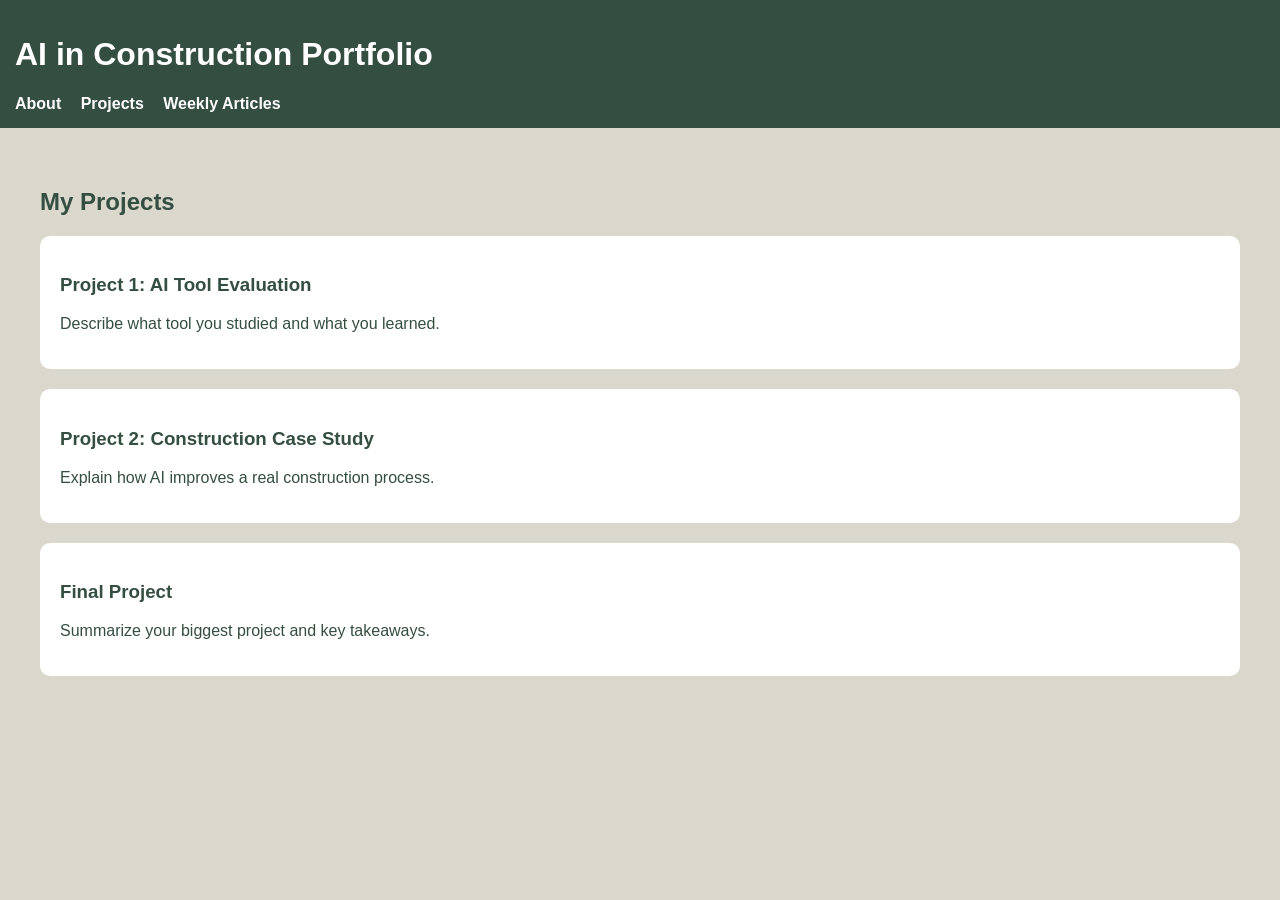
==== projects.html @ 41071a07 "Create projects.html" ====
<!DOCTYPE html>
<html lang="en">
<head>
  <title>My Projects</title>
  <link rel="stylesheet" href="style.css">
</head>
<body>

<header>
  <h1>AI in Construction Portfolio</h1>
  <nav>
    <a href="about.html">About</a>
    <a href="projects.html">Projects</a>
    <a href="articles.html">Weekly Articles</a>
  </nav>
</header>

<section>
  <h2>My Projects</h2>

  <div class="card">
    <h3>Project 1: AI Tool Evaluation</h3>
    <p>Describe what tool you studied and what you learned.</p>
  </div>

  <div class="card">
    <h3>Project 2: Construction Case Study</h3>
    <p>Explain how AI improves a real construction process.</p>
  </div>

  <div class="card">
    <h3>Final Project</h3>
    <p>Summarize your biggest project and key takeaways.</p>
  </div>

</section>

</body>
</html>
---- style.css ----
:root {
  --dust-grey: #dad7cd;
  --dry-sage: #a3b18a;
  --fern: #588157;
  --hunter-green: #3a5a40;
  --pine-teal: #344e41;
  --white: #f8f8f6;
}

body {
  font-family: Arial, sans-serif;
  margin: 0;
  background: var(--dust-grey);
  color: var(--pine-teal);
}

header {
  background: var(--pine-teal);
  color: white;
  padding: 15px;
}

nav a {
  margin-right: 15px;
  color: white;
  font-weight: bold;
  text-decoration: none;
}

section {
  padding: 40px;
}

.card {
  background: white;
  padding: 20px;
  border-radius: 10px;
  margin-bottom: 20px;
}
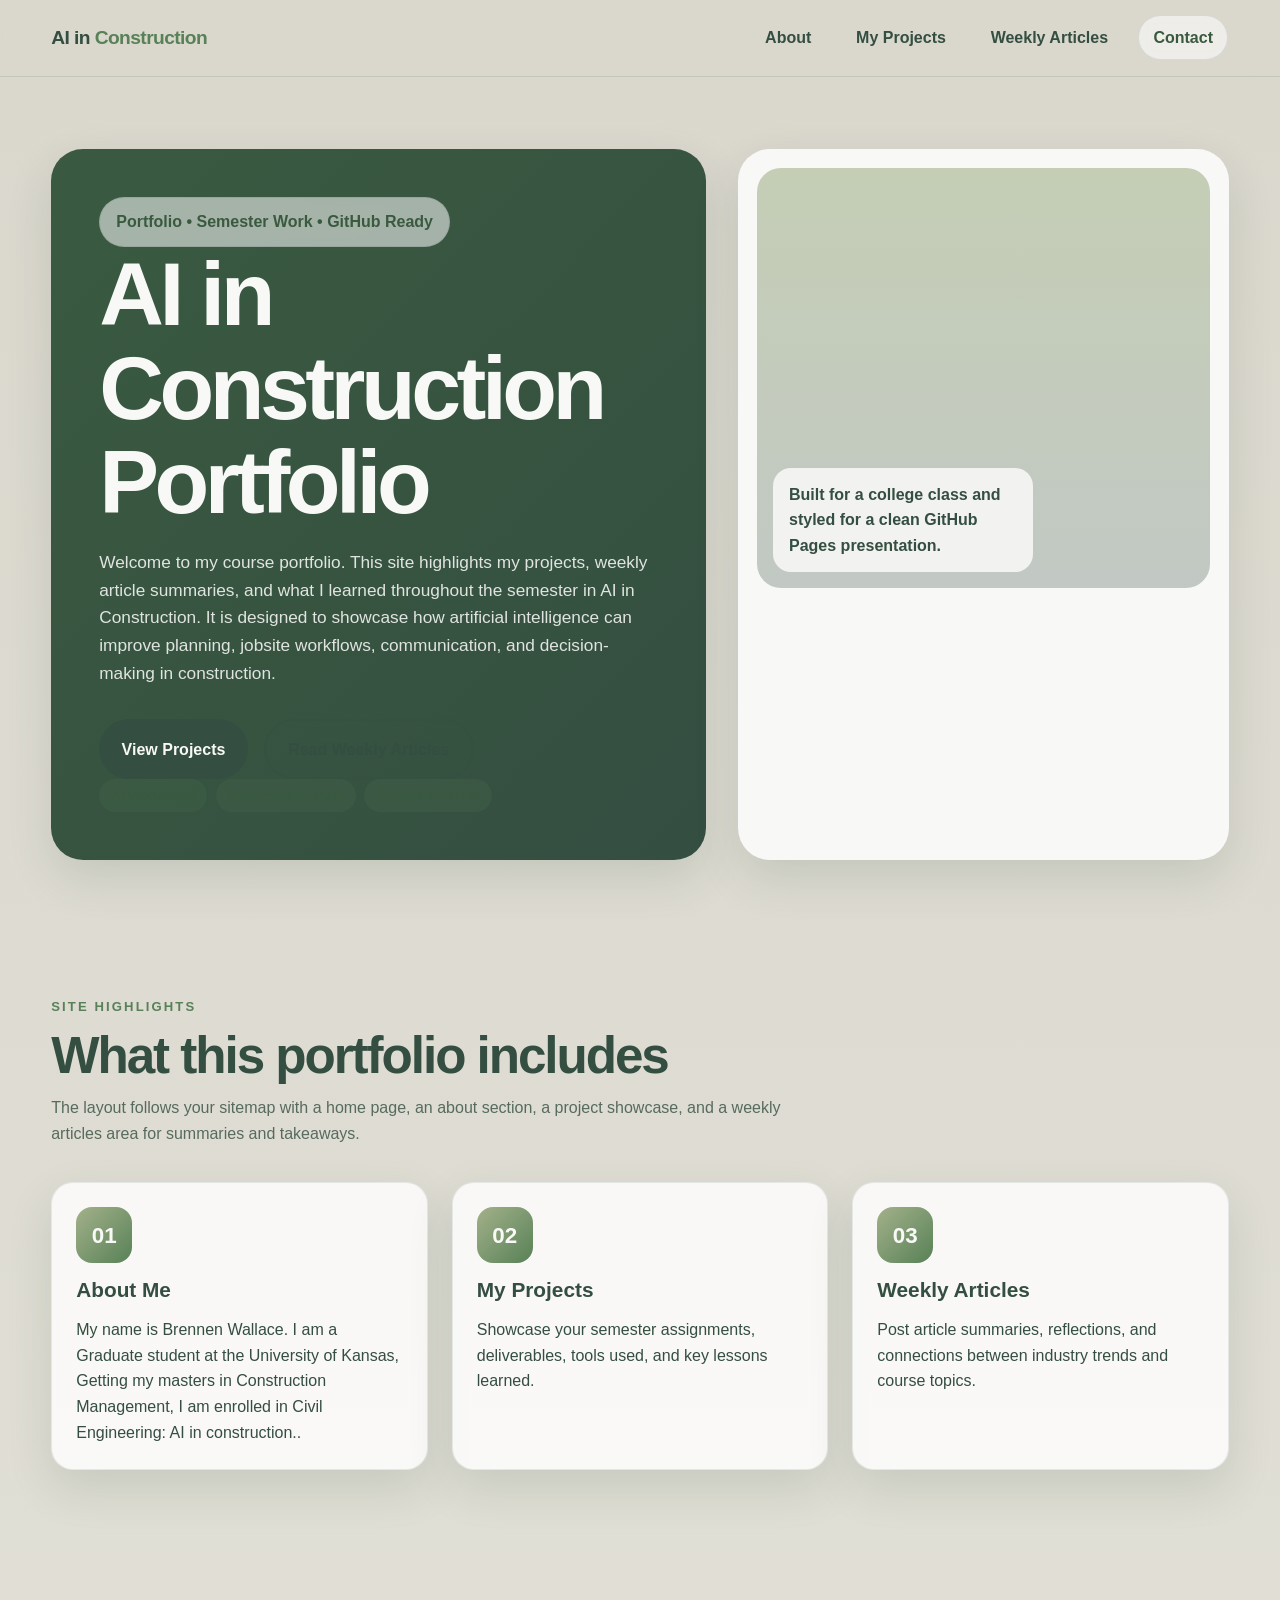
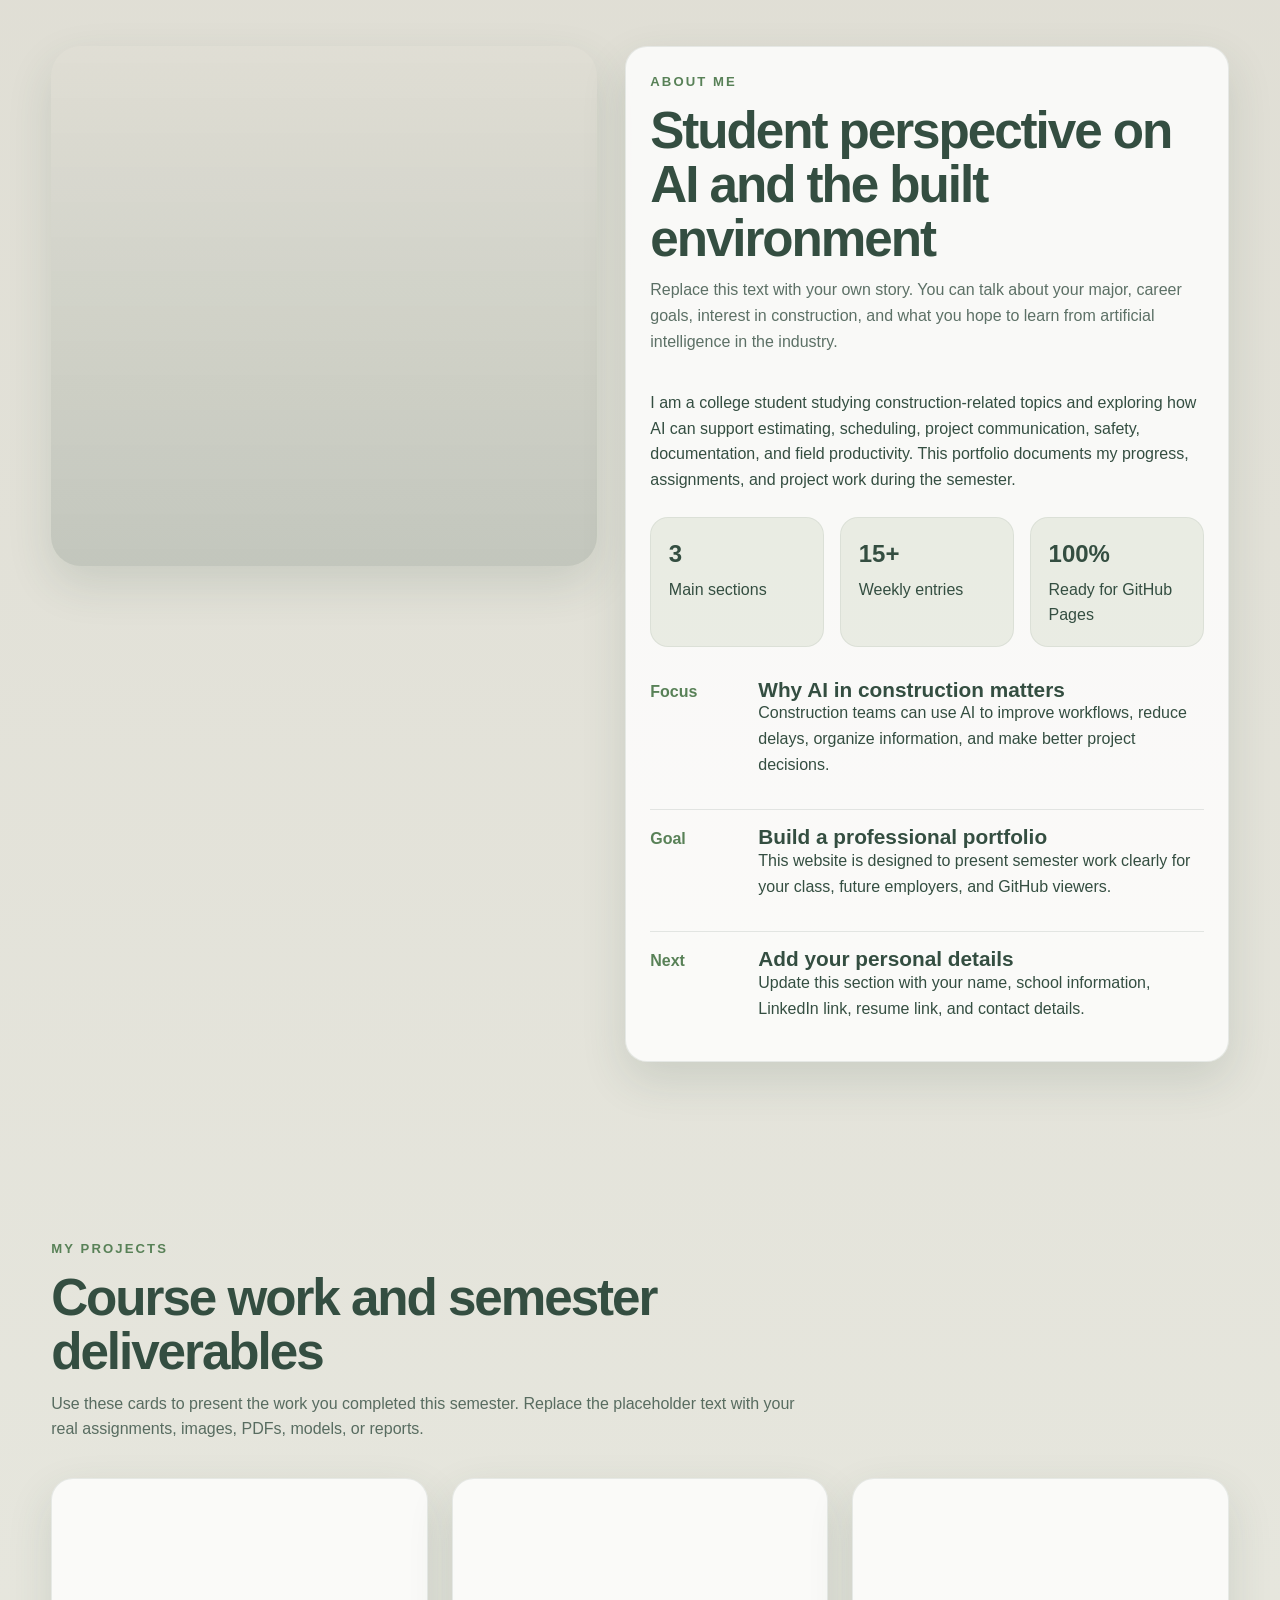
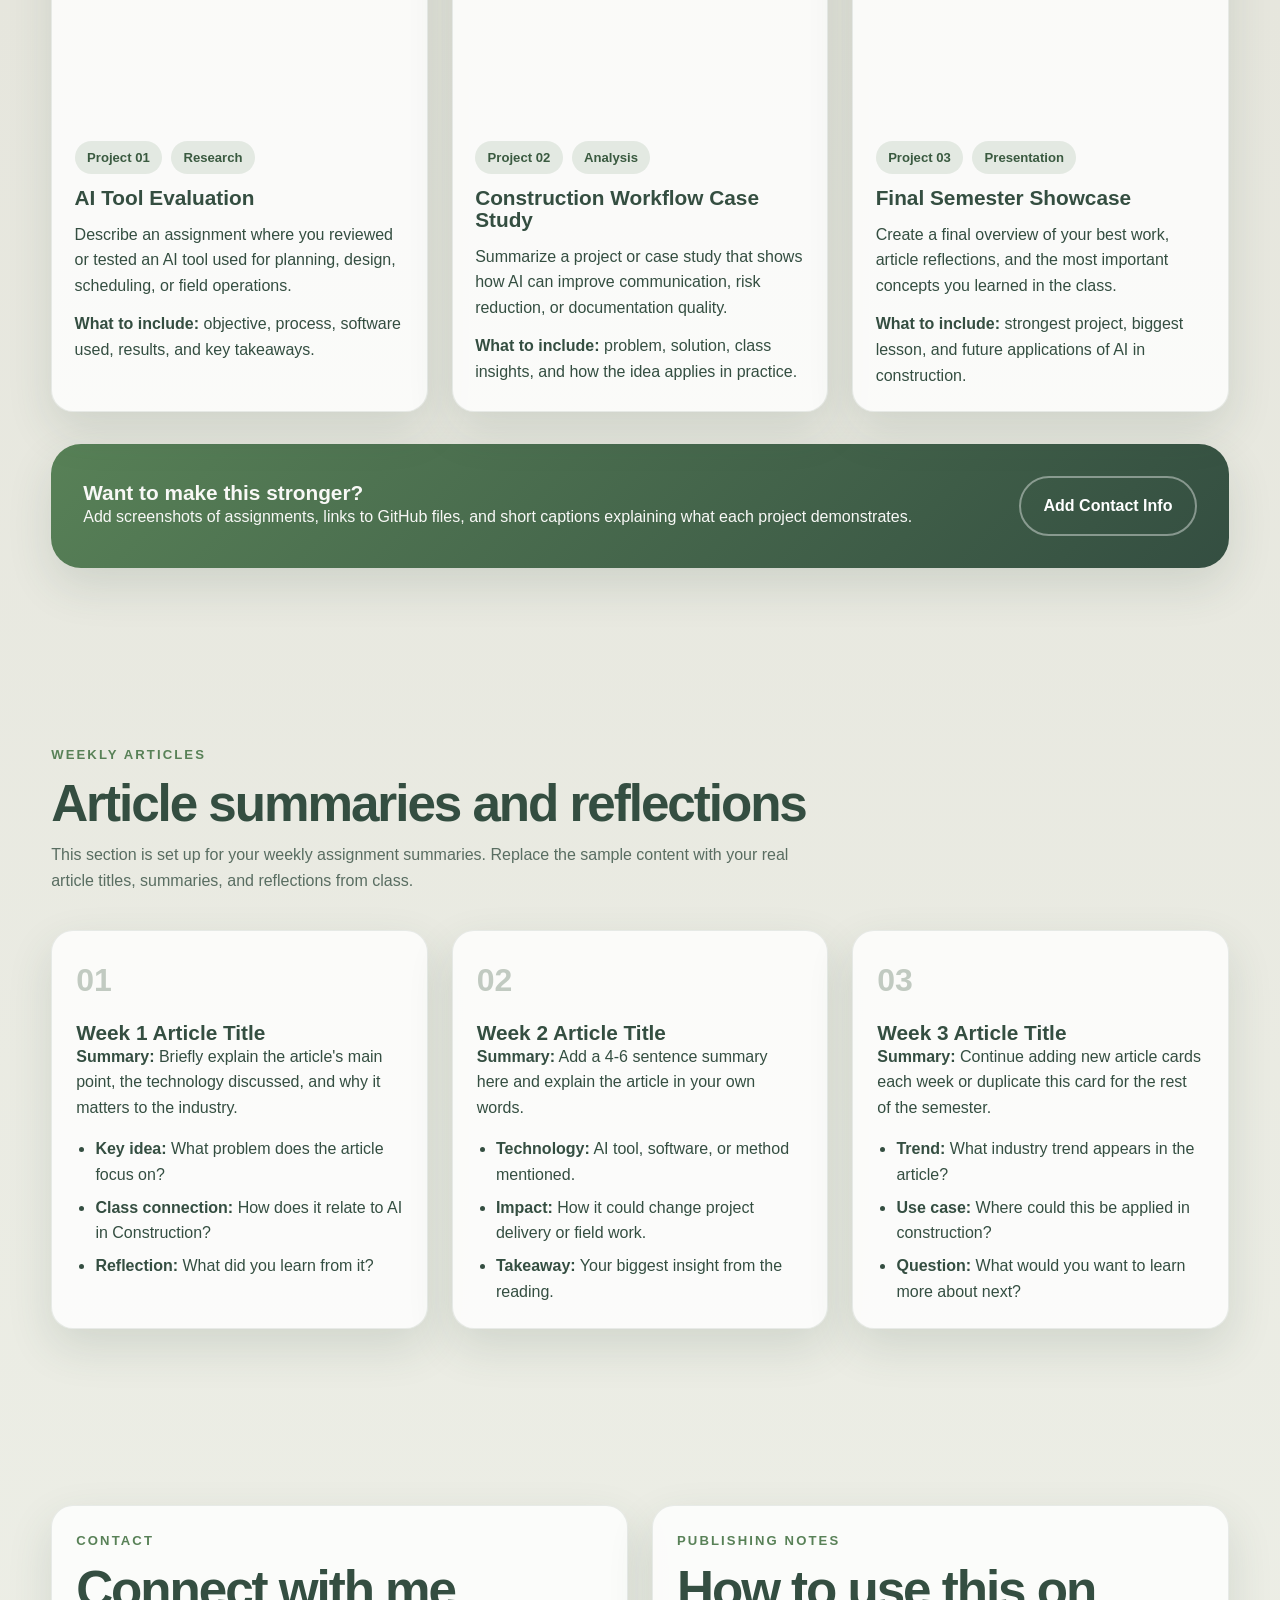
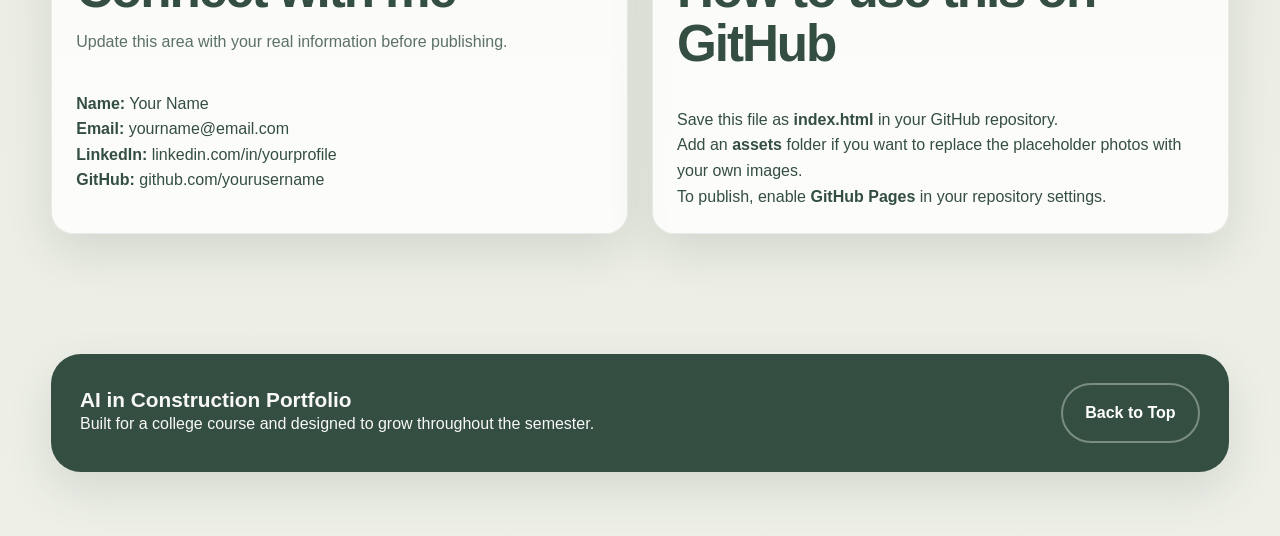
==== commit 9edff001: "Rename index.html to projects.html" ====
--- a/projects.html
+++ b/projects.html
@@ -1,39 +1,806 @@
 <!DOCTYPE html>
 <html lang="en">
 <head>
-  <title>My Projects</title>
-  <link rel="stylesheet" href="style.css">
+  <meta charset="UTF-8" />
+  <meta name="viewport" content="width=device-width, initial-scale=1.0" />
+  <title>AI in Construction Portfolio</title>
+  <style>
+    :root {
+      --dust-grey: #dad7cd;
+      --dry-sage: #a3b18a;
+      --fern: #588157;
+      --hunter-green: #3a5a40;
+      --pine-teal: #344e41;
+      --white: #f8f8f6;
+      --shadow: 0 18px 45px rgba(52, 78, 65, 0.14);
+      --radius: 22px;
+      --max-width: 1180px;
+    }
+
+    * {
+      box-sizing: border-box;
+      margin: 0;
+      padding: 0;
+    }
+
+    html {
+      scroll-behavior: smooth;
+    }
+
+    body {
+      font-family: Arial, Helvetica, sans-serif;
+      background: linear-gradient(180deg, var(--dust-grey) 0%, #eef0e8 100%);
+      color: var(--pine-teal);
+      line-height: 1.6;
+    }
+
+    img {
+      max-width: 100%;
+      display: block;
+      border-radius: 18px;
+    }
+
+    a {
+      color: inherit;
+      text-decoration: none;
+    }
+
+    .container {
+      width: min(92%, var(--max-width));
+      margin: 0 auto;
+    }
+
+    .section {
+      padding: 5.5rem 0;
+    }
+
+    .section-heading {
+      display: flex;
+      flex-direction: column;
+      gap: 0.75rem;
+      margin-bottom: 2.25rem;
+      max-width: 760px;
+    }
+
+    .eyebrow {
+      color: var(--fern);
+      text-transform: uppercase;
+      letter-spacing: 0.16em;
+      font-size: 0.82rem;
+      font-weight: 700;
+    }
+
+    h1, h2, h3 {
+      line-height: 1.05;
+    }
+
+    h1 {
+      font-size: clamp(2.8rem, 7vw, 5.7rem);
+      font-weight: 800;
+      letter-spacing: -0.05em;
+    }
+
+    h2 {
+      font-size: clamp(2rem, 4vw, 3.2rem);
+      font-weight: 800;
+      letter-spacing: -0.04em;
+    }
+
+    h3 {
+      font-size: 1.3rem;
+      font-weight: 800;
+    }
+
+    p {
+      font-size: 1rem;
+    }
+
+    .pill {
+      display: inline-flex;
+      align-items: center;
+      gap: 0.5rem;
+      padding: 0.7rem 1rem;
+      border-radius: 999px;
+      background: rgba(255, 255, 255, 0.55);
+      border: 1px solid rgba(52, 78, 65, 0.12);
+      font-weight: 700;
+      color: var(--hunter-green);
+      backdrop-filter: blur(8px);
+    }
+
+    .btn {
+      display: inline-flex;
+      align-items: center;
+      justify-content: center;
+      padding: 0.95rem 1.4rem;
+      border-radius: 999px;
+      border: none;
+      cursor: pointer;
+      font-weight: 700;
+      transition: transform 0.25s ease, box-shadow 0.25s ease, background 0.25s ease;
+    }
+
+    .btn:hover {
+      transform: translateY(-2px);
+      box-shadow: var(--shadow);
+    }
+
+    .btn-primary {
+      background: var(--pine-teal);
+      color: var(--white);
+    }
+
+    .btn-secondary {
+      background: transparent;
+      color: var(--pine-teal);
+      border: 2px solid rgba(52, 78, 65, 0.25);
+    }
+
+    .site-header {
+      position: sticky;
+      top: 0;
+      z-index: 20;
+      background: rgba(218, 215, 205, 0.82);
+      backdrop-filter: blur(14px);
+      border-bottom: 1px solid rgba(52, 78, 65, 0.12);
+    }
+
+    .nav {
+      display: flex;
+      align-items: center;
+      justify-content: space-between;
+      gap: 1rem;
+      min-height: 76px;
+    }
+
+    .brand {
+      font-size: 1.2rem;
+      font-weight: 900;
+      letter-spacing: -0.03em;
+    }
+
+    .brand span {
+      color: var(--fern);
+    }
+
+    .nav-links {
+      display: flex;
+      align-items: center;
+      gap: 1rem;
+      flex-wrap: wrap;
+    }
+
+    .nav-links a {
+      font-weight: 700;
+      padding: 0.55rem 0.9rem;
+      border-radius: 999px;
+    }
+
+    .nav-links a:hover,
+    .nav-links a:focus {
+      background: rgba(88, 129, 87, 0.12);
+      outline: none;
+    }
+
+    .hero {
+      padding: 4.5rem 0 3rem;
+    }
+
+    .hero-grid {
+      display: grid;
+      grid-template-columns: 1.2fr 0.9fr;
+      gap: 2rem;
+      align-items: stretch;
+    }
+
+    .hero-copy,
+    .hero-card {
+      border-radius: 32px;
+      overflow: hidden;
+      box-shadow: var(--shadow);
+    }
+
+    .hero-copy {
+      background: linear-gradient(135deg, var(--hunter-green), var(--pine-teal));
+      color: var(--white);
+      padding: 3rem;
+      display: flex;
+      flex-direction: column;
+      justify-content: space-between;
+      min-height: 540px;
+    }
+
+    .hero-copy p {
+      max-width: 42rem;
+      margin-top: 1.25rem;
+      color: rgba(248, 248, 246, 0.88);
+      font-size: 1.08rem;
+    }
+
+    .hero-actions {
+      display: flex;
+      flex-wrap: wrap;
+      gap: 1rem;
+      margin-top: 2rem;
+    }
+
+    .hero-card {
+      background: var(--white);
+      padding: 1.2rem;
+      display: flex;
+      flex-direction: column;
+      gap: 1rem;
+    }
+
+    .hero-image {
+      min-height: 100%;
+      background: linear-gradient(180deg, rgba(163, 177, 138, 0.6), rgba(52, 78, 65, 0.28)),
+        url('https://images.unsplash.com/photo-1504307651254-35680f356dfd?auto=format&fit=crop&w=1200&q=80') center/cover;
+      border-radius: 24px;
+      min-height: 420px;
+      position: relative;
+    }
+
+    .hero-note {
+      position: absolute;
+      left: 1rem;
+      bottom: 1rem;
+      background: rgba(248, 248, 246, 0.9);
+      color: var(--pine-teal);
+      padding: 0.85rem 1rem;
+      border-radius: 18px;
+      font-weight: 700;
+      max-width: 260px;
+    }
+
+    .benefits-grid,
+    .projects-grid,
+    .articles-grid,
+    .contact-grid {
+      display: grid;
+      gap: 1.5rem;
+    }
+
+    .benefits-grid {
+      grid-template-columns: repeat(3, 1fr);
+    }
+
+    .projects-grid,
+    .articles-grid {
+      grid-template-columns: repeat(3, 1fr);
+    }
+
+    .card {
+      background: rgba(255, 255, 255, 0.8);
+      border: 1px solid rgba(52, 78, 65, 0.1);
+      border-radius: var(--radius);
+      padding: 1.5rem;
+      box-shadow: var(--shadow);
+    }
+
+    .feature-card {
+      min-height: 220px;
+      display: flex;
+      flex-direction: column;
+      gap: 1rem;
+    }
+
+    .feature-icon {
+      width: 56px;
+      height: 56px;
+      border-radius: 16px;
+      display: grid;
+      place-items: center;
+      background: linear-gradient(135deg, var(--dry-sage), var(--fern));
+      color: var(--white);
+      font-size: 1.4rem;
+      font-weight: 900;
+    }
+
+    .about-grid {
+      display: grid;
+      grid-template-columns: 0.95fr 1.05fr;
+      gap: 1.75rem;
+      align-items: start;
+    }
+
+    .about-photo {
+      min-height: 520px;
+      background: linear-gradient(180deg, rgba(218, 215, 205, 0.12), rgba(52, 78, 65, 0.18)),
+        url('https://images.unsplash.com/photo-1517048676732-d65bc937f952?auto=format&fit=crop&w=1200&q=80') center/cover;
+      border-radius: 30px;
+      box-shadow: var(--shadow);
+    }
+
+    .stats-grid {
+      display: grid;
+      grid-template-columns: repeat(3, 1fr);
+      gap: 1rem;
+      margin-top: 1.5rem;
+    }
+
+    .stat-box {
+      background: rgba(163, 177, 138, 0.18);
+      padding: 1.1rem;
+      border-radius: 18px;
+      border: 1px solid rgba(52, 78, 65, 0.08);
+    }
+
+    .stat-box strong {
+      display: block;
+      font-size: 1.5rem;
+      margin-bottom: 0.2rem;
+    }
+
+    .project-card {
+      padding: 0;
+      overflow: hidden;
+    }
+
+    .project-image {
+      height: 240px;
+      background-size: cover;
+      background-position: center;
+    }
+
+    .project-one { background-image: url('https://images.unsplash.com/photo-1541888946425-d81bb19240f5?auto=format&fit=crop&w=1200&q=80'); }
+    .project-two { background-image: url('https://images.unsplash.com/photo-1503387762-592deb58ef4e?auto=format&fit=crop&w=1200&q=80'); }
+    .project-three { background-image: url('https://images.unsplash.com/photo-1518005020951-eccb494ad742?auto=format&fit=crop&w=1200&q=80'); }
+
+    .project-content {
+      padding: 1.4rem;
+      display: flex;
+      flex-direction: column;
+      gap: 0.8rem;
+    }
+
+    .tag-row {
+      display: flex;
+      flex-wrap: wrap;
+      gap: 0.55rem;
+    }
+
+    .tag {
+      padding: 0.38rem 0.78rem;
+      border-radius: 999px;
+      font-size: 0.82rem;
+      font-weight: 700;
+      background: rgba(88, 129, 87, 0.14);
+      color: var(--hunter-green);
+    }
+
+    .timeline {
+      margin-top: 2rem;
+      display: grid;
+      gap: 1rem;
+    }
+
+    .timeline-item {
+      display: grid;
+      grid-template-columns: 92px 1fr;
+      gap: 1rem;
+      align-items: start;
+      padding: 1rem 0;
+      border-top: 1px solid rgba(52, 78, 65, 0.12);
+    }
+
+    .timeline-item:first-child {
+      border-top: none;
+      padding-top: 0;
+    }
+
+    .timeline-week {
+      font-weight: 800;
+      color: var(--fern);
+    }
+
+    .article-card {
+      display: flex;
+      flex-direction: column;
+      gap: 1rem;
+      min-height: 320px;
+    }
+
+    .article-number {
+      font-size: 2rem;
+      font-weight: 900;
+      color: rgba(58, 90, 64, 0.3);
+    }
+
+    .article-card ul {
+      padding-left: 1.2rem;
+    }
+
+    .article-card li + li {
+      margin-top: 0.45rem;
+    }
+
+    .cta-panel {
+      margin-top: 2rem;
+      padding: 2rem;
+      border-radius: 30px;
+      background: linear-gradient(135deg, var(--fern), var(--pine-teal));
+      color: var(--white);
+      box-shadow: var(--shadow);
+      display: grid;
+      grid-template-columns: 1fr auto;
+      gap: 1rem;
+      align-items: center;
+    }
+
+    .contact-grid {
+      grid-template-columns: 1fr 1fr;
+      align-items: stretch;
+    }
+
+    .contact-card,
+    .footer-card {
+      min-height: 100%;
+    }
+
+    .footer {
+      padding: 2rem 0 4rem;
+    }
+
+    .footer-card {
+      background: var(--pine-teal);
+      color: var(--white);
+      border-radius: 30px;
+      padding: 1.8rem;
+      display: flex;
+      align-items: center;
+      justify-content: space-between;
+      gap: 1rem;
+      box-shadow: var(--shadow);
+      flex-wrap: wrap;
+    }
+
+    .muted {
+      color: rgba(52, 78, 65, 0.8);
+    }
+
+    @media (max-width: 1040px) {
+      .hero-grid,
+      .about-grid,
+      .contact-grid,
+      .cta-panel {
+        grid-template-columns: 1fr;
+      }
+
+      .benefits-grid,
+      .projects-grid,
+      .articles-grid {
+        grid-template-columns: repeat(2, 1fr);
+      }
+    }
+
+    @media (max-width: 720px) {
+      .nav {
+        align-items: flex-start;
+        flex-direction: column;
+        padding: 1rem 0;
+      }
+
+      .nav-links {
+        width: 100%;
+      }
+
+      .hero-copy {
+        padding: 2rem;
+        min-height: auto;
+      }
+
+      .benefits-grid,
+      .projects-grid,
+      .articles-grid,
+      .stats-grid {
+        grid-template-columns: 1fr;
+      }
+
+      .timeline-item {
+        grid-template-columns: 1fr;
+      }
+
+      .section {
+        padding: 4.3rem 0;
+      }
+    }
+  </style>
 </head>
 <body>
-
-<header>
-  <h1>AI in Construction Portfolio</h1>
-  <nav>
-    <a href="about.html">About</a>
-    <a href="projects.html">Projects</a>
-    <a href="articles.html">Weekly Articles</a>
-  </nav>
-</header>
-
-<section>
-  <h2>My Projects</h2>
-
-  <div class="card">
-    <h3>Project 1: AI Tool Evaluation</h3>
-    <p>Describe what tool you studied and what you learned.</p>
-  </div>
-
-  <div class="card">
-    <h3>Project 2: Construction Case Study</h3>
-    <p>Explain how AI improves a real construction process.</p>
-  </div>
-
-  <div class="card">
-    <h3>Final Project</h3>
-    <p>Summarize your biggest project and key takeaways.</p>
-  </div>
-
-</section>
-
+  <header class="site-header">
+    <div class="container nav">
+      <a href="#home" class="brand">AI in <span>Construction</span></a>
+      <nav class="nav-links" aria-label="Primary navigation">
+        <a href="#about">About</a>
+        <a href="#projects">My Projects</a>
+        <a href="#articles">Weekly Articles</a>
+        <a href="#contact" class="pill">Contact</a>
+      </nav>
+    </div>
+  </header>
+
+  <main>
+    <section id="home" class="hero">
+      <div class="container hero-grid">
+        <div class="hero-copy">
+          <div>
+            <span class="pill">Portfolio • Semester Work • GitHub Ready</span>
+            <h1>AI in Construction Portfolio</h1>
+            <p>
+              Welcome to my course portfolio. This site highlights my projects, weekly article summaries,
+              and what I learned throughout the semester in AI in Construction. It is designed to showcase
+              how artificial intelligence can improve planning, jobsite workflows, communication, and decision-making in construction.
+            </p>
+            <div class="hero-actions">
+              <a class="btn btn-primary" href="#projects">View Projects</a>
+              <a class="btn btn-secondary" href="#articles">Read Weekly Articles</a>
+            </div>
+          </div>
+
+          <div class="tag-row">
+            <span class="tag">AI Workflows</span>
+            <span class="tag">Construction Tech</span>
+            <span class="tag">Course Portfolio</span>
+          </div>
+        </div>
+
+        <div class="hero-card">
+          <div class="hero-image" role="img" aria-label="Construction worker at a jobsite">
+            <div class="hero-note">Built for a college class and styled for a clean GitHub Pages presentation.</div>
+          </div>
+        </div>
+      </div>
+    </section>
+
+    <section class="section">
+      <div class="container">
+        <div class="section-heading">
+          <span class="eyebrow">Site Highlights</span>
+          <h2>What this portfolio includes</h2>
+          <p class="muted">
+            The layout follows your sitemap with a home page, an about section, a project showcase,
+            and a weekly articles area for summaries and takeaways.
+          </p>
+        </div>
+
+        <div class="benefits-grid">
+          <article class="card feature-card">
+            <div class="feature-icon">01</div>
+            <h3>About Me</h3>
+            <p>My name is Brennen Wallace. I am a Graduate student at the University of Kansas, Getting my masters in Construction Management, I am enrolled in Civil Engineering: AI in construction..</p>
+          </article>
+
+          <article class="card feature-card">
+            <div class="feature-icon">02</div>
+            <h3>My Projects</h3>
+            <p>Showcase your semester assignments, deliverables, tools used, and key lessons learned.</p>
+          </article>
+
+          <article class="card feature-card">
+            <div class="feature-icon">03</div>
+            <h3>Weekly Articles</h3>
+            <p>Post article summaries, reflections, and connections between industry trends and course topics.</p>
+          </article>
+        </div>
+      </div>
+    </section>
+
+    <section id="about" class="section">
+      <div class="container about-grid">
+        <div class="about-photo" role="img" aria-label="Student collaboration and planning"></div>
+
+        <div class="card">
+          <div class="section-heading">
+            <span class="eyebrow">About Me</span>
+            <h2>Student perspective on AI and the built environment</h2>
+            <p class="muted">
+              Replace this text with your own story. You can talk about your major, career goals,
+              interest in construction, and what you hope to learn from artificial intelligence in the industry.
+            </p>
+          </div>
+
+          <p>
+            I am a college student studying construction-related topics and exploring how AI can support
+            estimating, scheduling, project communication, safety, documentation, and field productivity.
+            This portfolio documents my progress, assignments, and project work during the semester.
+          </p>
+
+          <div class="stats-grid">
+            <div class="stat-box">
+              <strong>3</strong>
+              Main sections
+            </div>
+            <div class="stat-box">
+              <strong>15+</strong>
+              Weekly entries
+            </div>
+            <div class="stat-box">
+              <strong>100%</strong>
+              Ready for GitHub Pages
+            </div>
+          </div>
+
+          <div class="timeline">
+            <div class="timeline-item">
+              <div class="timeline-week">Focus</div>
+              <div>
+                <h3>Why AI in construction matters</h3>
+                <p>Construction teams can use AI to improve workflows, reduce delays, organize information, and make better project decisions.</p>
+              </div>
+            </div>
+            <div class="timeline-item">
+              <div class="timeline-week">Goal</div>
+              <div>
+                <h3>Build a professional portfolio</h3>
+                <p>This website is designed to present semester work clearly for your class, future employers, and GitHub viewers.</p>
+              </div>
+            </div>
+            <div class="timeline-item">
+              <div class="timeline-week">Next</div>
+              <div>
+                <h3>Add your personal details</h3>
+                <p>Update this section with your name, school information, LinkedIn link, resume link, and contact details.</p>
+              </div>
+            </div>
+          </div>
+        </div>
+      </div>
+    </section>
+
+    <section id="projects" class="section">
+      <div class="container">
+        <div class="section-heading">
+          <span class="eyebrow">My Projects</span>
+          <h2>Course work and semester deliverables</h2>
+          <p class="muted">
+            Use these cards to present the work you completed this semester. Replace the placeholder text with your real assignments,
+            images, PDFs, models, or reports.
+          </p>
+        </div>
+
+        <div class="projects-grid">
+          <article class="card project-card">
+            <div class="project-image project-one"></div>
+            <div class="project-content">
+              <div class="tag-row">
+                <span class="tag">Project 01</span>
+                <span class="tag">Research</span>
+              </div>
+              <h3>AI Tool Evaluation</h3>
+              <p>Describe an assignment where you reviewed or tested an AI tool used for planning, design, scheduling, or field operations.</p>
+              <p><strong>What to include:</strong> objective, process, software used, results, and key takeaways.</p>
+            </div>
+          </article>
+
+          <article class="card project-card">
+            <div class="project-image project-two"></div>
+            <div class="project-content">
+              <div class="tag-row">
+                <span class="tag">Project 02</span>
+                <span class="tag">Analysis</span>
+              </div>
+              <h3>Construction Workflow Case Study</h3>
+              <p>Summarize a project or case study that shows how AI can improve communication, risk reduction, or documentation quality.</p>
+              <p><strong>What to include:</strong> problem, solution, class insights, and how the idea applies in practice.</p>
+            </div>
+          </article>
+
+          <article class="card project-card">
+            <div class="project-image project-three"></div>
+            <div class="project-content">
+              <div class="tag-row">
+                <span class="tag">Project 03</span>
+                <span class="tag">Presentation</span>
+              </div>
+              <h3>Final Semester Showcase</h3>
+              <p>Create a final overview of your best work, article reflections, and the most important concepts you learned in the class.</p>
+              <p><strong>What to include:</strong> strongest project, biggest lesson, and future applications of AI in construction.</p>
+            </div>
+          </article>
+        </div>
+
+        <div class="cta-panel">
+          <div>
+            <h3>Want to make this stronger?</h3>
+            <p>Add screenshots of assignments, links to GitHub files, and short captions explaining what each project demonstrates.</p>
+          </div>
+          <a href="#contact" class="btn btn-secondary" style="color: white; border-color: rgba(255,255,255,0.4);">Add Contact Info</a>
+        </div>
+      </div>
+    </section>
+
+    <section id="articles" class="section">
+      <div class="container">
+        <div class="section-heading">
+          <span class="eyebrow">Weekly Articles</span>
+          <h2>Article summaries and reflections</h2>
+          <p class="muted">
+            This section is set up for your weekly assignment summaries. Replace the sample content with your real article titles,
+            summaries, and reflections from class.
+          </p>
+        </div>
+
+        <div class="articles-grid">
+          <article class="card article-card">
+            <div class="article-number">01</div>
+            <div>
+              <h3>Week 1 Article Title</h3>
+              <p><strong>Summary:</strong> Briefly explain the article's main point, the technology discussed, and why it matters to the industry.</p>
+            </div>
+            <ul>
+              <li><strong>Key idea:</strong> What problem does the article focus on?</li>
+              <li><strong>Class connection:</strong> How does it relate to AI in Construction?</li>
+              <li><strong>Reflection:</strong> What did you learn from it?</li>
+            </ul>
+          </article>
+
+          <article class="card article-card">
+            <div class="article-number">02</div>
+            <div>
+              <h3>Week 2 Article Title</h3>
+              <p><strong>Summary:</strong> Add a 4-6 sentence summary here and explain the article in your own words.</p>
+            </div>
+            <ul>
+              <li><strong>Technology:</strong> AI tool, software, or method mentioned.</li>
+              <li><strong>Impact:</strong> How it could change project delivery or field work.</li>
+              <li><strong>Takeaway:</strong> Your biggest insight from the reading.</li>
+            </ul>
+          </article>
+
+          <article class="card article-card">
+            <div class="article-number">03</div>
+            <div>
+              <h3>Week 3 Article Title</h3>
+              <p><strong>Summary:</strong> Continue adding new article cards each week or duplicate this card for the rest of the semester.</p>
+            </div>
+            <ul>
+              <li><strong>Trend:</strong> What industry trend appears in the article?</li>
+              <li><strong>Use case:</strong> Where could this be applied in construction?</li>
+              <li><strong>Question:</strong> What would you want to learn more about next?</li>
+            </ul>
+          </article>
+        </div>
+      </div>
+    </section>
+
+    <section id="contact" class="section">
+      <div class="container contact-grid">
+        <article class="card contact-card">
+          <div class="section-heading">
+            <span class="eyebrow">Contact</span>
+            <h2>Connect with me</h2>
+            <p class="muted">Update this area with your real information before publishing.</p>
+          </div>
+          <p><strong>Name:</strong> Your Name</p>
+          <p><strong>Email:</strong> yourname@email.com</p>
+          <p><strong>LinkedIn:</strong> linkedin.com/in/yourprofile</p>
+          <p><strong>GitHub:</strong> github.com/yourusername</p>
+        </article>
+
+        <article class="card contact-card">
+          <div class="section-heading">
+            <span class="eyebrow">Publishing Notes</span>
+            <h2>How to use this on GitHub</h2>
+          </div>
+          <p>Save this file as <strong>index.html</strong> in your GitHub repository.</p>
+          <p>Add an <strong>assets</strong> folder if you want to replace the placeholder photos with your own images.</p>
+          <p>To publish, enable <strong>GitHub Pages</strong> in your repository settings.</p>
+        </article>
+      </div>
+    </section>
+  </main>
+
+  <footer class="footer">
+    <div class="container">
+      <div class="footer-card">
+        <div>
+          <h3>AI in Construction Portfolio</h3>
+          <p>Built for a college course and designed to grow throughout the semester.</p>
+        </div>
+        <a href="#home" class="btn btn-secondary" style="color: white; border-color: rgba(255,255,255,0.35);">Back to Top</a>
+      </div>
+    </div>
+  </footer>
 </body>
 </html>
